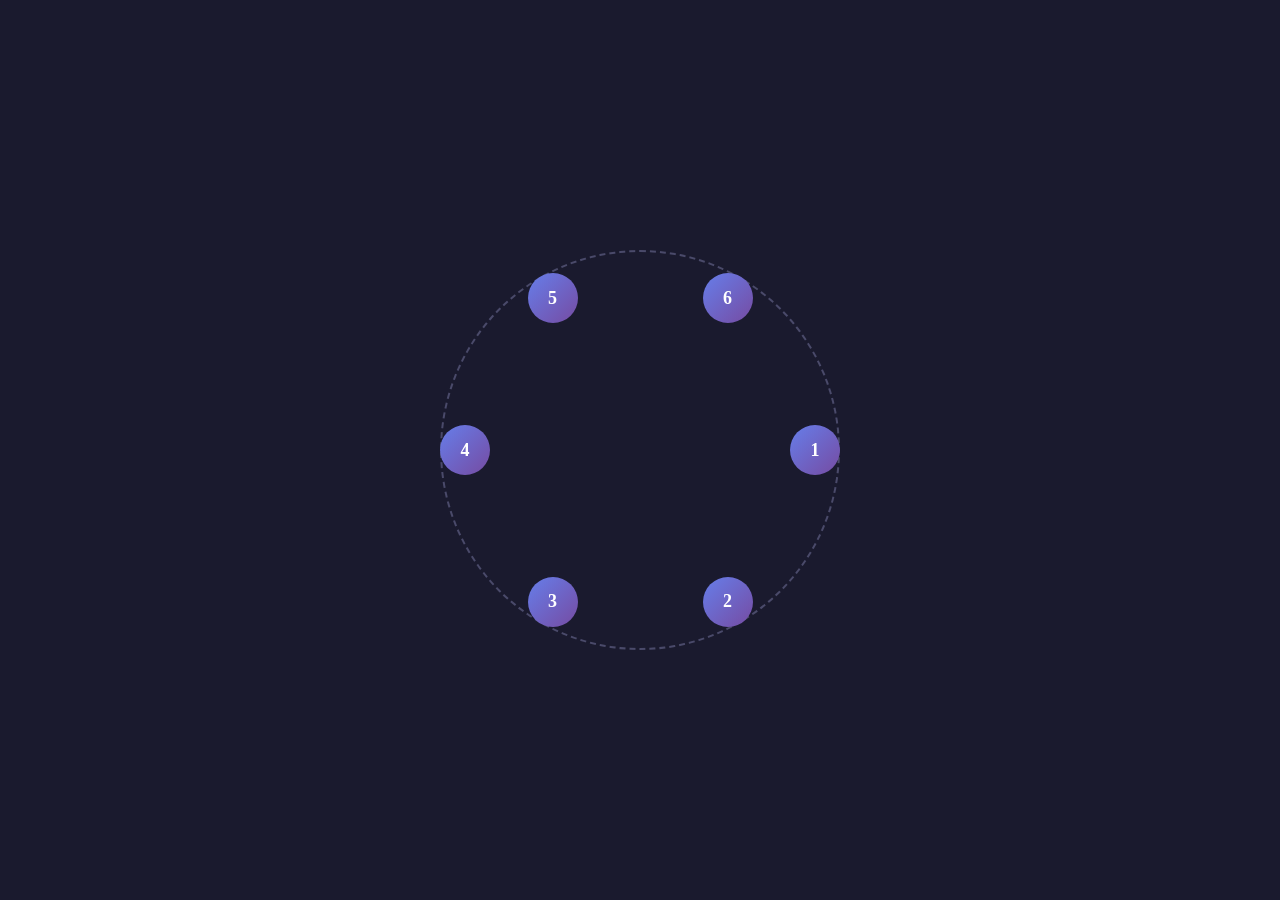
==== ai/demo/circle/index.html @ a2a3f119 "demo-todo" ====
<!DOCTYPE html>
<html lang="zh-CN">
<head>
  <meta charset="UTF-8">
  <meta name="viewport" content="width=device-width, initial-scale=1.0">
  <title>圆形轨道拖拽</title>
  <link rel="stylesheet" href="style.css">
</head>
<body>
  <div class="container">
    <div class="circle-track"></div>
    <div class="item" data-angle="0">1</div>
    <div class="item" data-angle="60">2</div>
    <div class="item" data-angle="120">3</div>
    <div class="item" data-angle="180">4</div>
    <div class="item" data-angle="240">5</div>
    <div class="item" data-angle="300">6</div>
  </div>
  <script src="script.js"></script>
</body>
</html>
---- ai/demo/circle/style.css ----
* {
  margin: 0;
  padding: 0;
  box-sizing: border-box;
}

body {
  display: flex;
  justify-content: center;
  align-items: center;
  min-height: 100vh;
  background: #1a1a2e;
}

.container {
  position: relative;
  width: 400px;
  height: 400px;
}

.circle-track {
  position: absolute;
  width: 100%;
  height: 100%;
  border: 2px dashed #4a4a6a;
  border-radius: 50%;
  top: 0;
  left: 0;
}

.item {
  position: absolute;
  width: 50px;
  height: 50px;
  background: linear-gradient(135deg, #667eea 0%, #764ba2 100%);
  border-radius: 50%;
  display: flex;
  align-items: center;
  justify-content: center;
  color: white;
  font-size: 18px;
  font-weight: bold;
  cursor: grab;
  user-select: none;
  transition: transform 0.2s;
}

.item:active {
  cursor: grabbing;
}

.item.dragging {
  z-index: 9999;
  transform: scale(1.1);
}
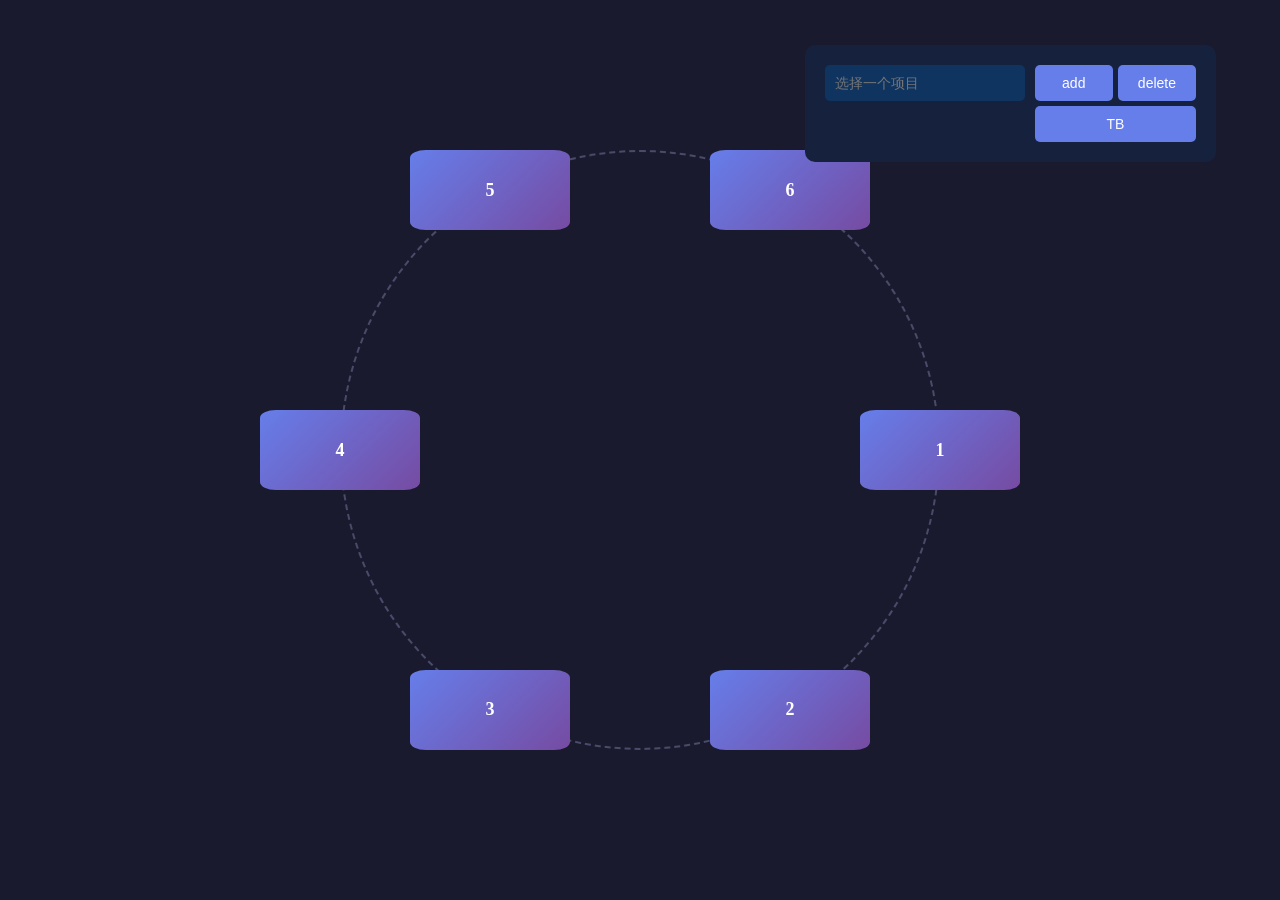
==== commit 1d67f329: "panel" ====
--- a/ai/demo/circle/index.html
+++ b/ai/demo/circle/index.html
@@ -16,6 +16,17 @@
     <div class="item" data-angle="240">5</div>
     <div class="item" data-angle="300">6</div>
   </div>
+  <div class="panel">
+    <div id="panel-display">
+      <input type="text" id="itemText" placeholder="选择一个项目">
+    </div>
+    <div id="panel-control">
+      <button id="addBtn">add</button>
+      <button id="deleteBtn">delete</button>
+      <button id="task-break">TB</button>
+    </div>
+
+  </div>
   <script src="script.js"></script>
 </body>
 </html>
--- a/ai/demo/circle/style.css
+++ b/ai/demo/circle/style.css
@@ -6,16 +6,18 @@
 
 body {
   display: flex;
+  flex-direction: column;
   justify-content: center;
   align-items: center;
   min-height: 100vh;
   background: #1a1a2e;
+  gap: 20px;
 }
 
 .container {
   position: relative;
-  width: 400px;
-  height: 400px;
+  width: 600px;
+  height: 600px;
 }
 
 .circle-track {
@@ -30,10 +32,10 @@
 
 .item {
   position: absolute;
-  width: 50px;
-  height: 50px;
+  width: 10rem;
+  height: 5rem;
   background: linear-gradient(135deg, #667eea 0%, #764ba2 100%);
-  border-radius: 50%;
+  border-radius: 10%;
   display: flex;
   align-items: center;
   justify-content: center;
@@ -53,3 +55,57 @@
   z-index: 9999;
   transform: scale(1.1);
 }
+
+.item.selected {
+  box-shadow: 0 0 0 3px #ffd700;
+}
+
+.panel {
+  position: absolute;
+  top: 5%;
+  right: 5%;
+  display: flex;
+  gap: 10px;
+  padding: 20px;
+  background: #16213e;
+  border-radius: 10px;
+}
+
+#panel-control {
+  display: grid;
+  gap: 5px;
+  grid-template-columns: 1fr 1fr;
+  grid-template-rows: 1fr 1fr;
+}
+
+#itemText {
+  padding: 10px;
+  border: none;
+  border-radius: 5px;
+  background: #0f3460;
+  color: white;
+  font-size: 14px;
+  min-width: 200px;
+  max-height: 3rem;
+
+}
+
+.panel button {
+  padding: 10px 20px;
+  border: none;
+  border-radius: 5px;
+  background: #667eea;
+  color: white;
+  cursor: pointer;
+  font-size: 14px;
+}
+
+.panel button:hover {
+  background: #764ba2;
+
+}
+
+#task-break {
+  grid-column: 1/3;
+  grid-row: 2/3;
+}
